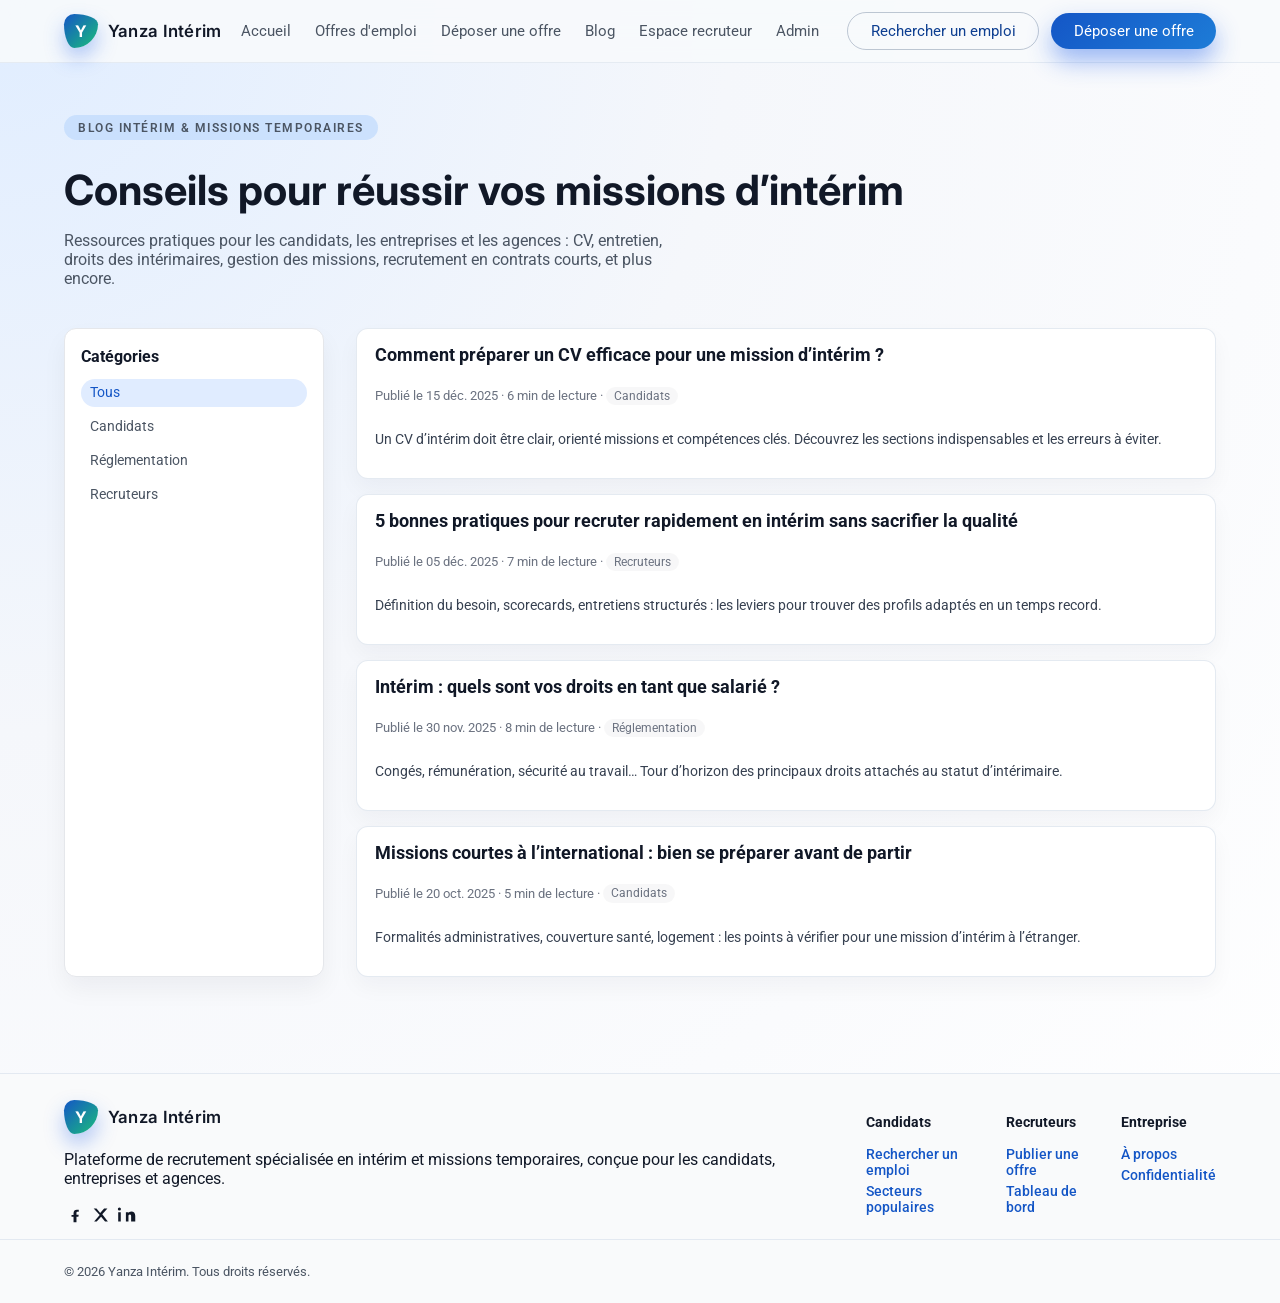
==== blog.html @ 181f76c9 "Ajout des fichiers du projet" ====
<!DOCTYPE html>
<html lang="fr">
  <head>
    <meta charset="UTF-8" />
    <meta
      name="viewport"
      content="width=device-width, initial-scale=1, viewport-fit=cover"
    />
    <meta
      name="description"
      content="Blog Yanza Intérim : conseils pour les missions d’intérim, la gestion des candidatures et le recrutement en contrats courts."
    />
    <title>Blog Intérim — Conseils candidats & recruteurs | Yanza Intérim</title>
    <link rel="preconnect" href="https://fonts.googleapis.com" />
    <link rel="preconnect" href="https://fonts.gstatic.com" crossorigin />
    <link
      href="https://fonts.googleapis.com/css2?family=Inter:wght@400;500;600;700&family=Roboto:wght@300;400;500&display=swap"
      rel="stylesheet"
    />
    <link rel="stylesheet" href="styles.css" />
    <style>
      .blog-hero {
        padding: 2.5rem 5vw 1.5rem;
      }
      .blog-hero-kicker {
        text-transform: uppercase;
        letter-spacing: 0.12em;
        font-size: 0.78rem;
        color: #0f3e9e;
        font-weight: 600;
        background-color: rgba(191, 219, 254, 0.7);
        padding: 0.3rem 0.9rem;
        border-radius: 999px;
        display: inline-flex;
        align-items: center;
        gap: 0.4rem;
      }
      .blog-hero h1 {
        font-family: "Inter", system-ui, sans-serif;
        font-size: clamp(2rem, 2.4vw + 1rem, 2.6rem);
        margin: 0.8rem 0 0.4rem;
      }
      .blog-hero p {
        max-width: 640px;
        color: #4b5563;
      }
      .blog-layout {
        padding: 0 5vw 3rem;
        display: grid;
        grid-template-columns: 260px minmax(0, 1fr);
        gap: 2rem;
      }
      .blog-sidebar {
        background-color: #ffffff;
        border-radius: 12px;
        padding: 1.1rem 1rem;
        border: 1px solid #e5e7eb;
        box-shadow: 0 12px 24px rgba(15, 23, 42, 0.05);
      }
      .blog-sidebar h2 {
        margin-top: 0;
        font-size: 1rem;
      }
      .blog-categories {
        list-style: none;
        padding: 0;
        margin: 0.6rem 0 0;
        display: flex;
        flex-direction: column;
        gap: 0.35rem;
        font-size: 0.9rem;
      }
      .blog-categories button {
        text-align: left;
        width: 100%;
        padding: 0.35rem 0.55rem;
        border-radius: 999px;
        border: none;
        background-color: transparent;
        cursor: pointer;
        color: #4b5563;
      }
      .blog-categories button[aria-pressed="true"] {
        background-color: #e0ecff;
        color: #1456c6;
      }
      .blog-card-title {
        font-size: 1.1rem;
        margin: 0 0 0.2rem;
      }
      .blog-meta {
        font-size: 0.8rem;
        color: #6b7280;
        margin-bottom: 0.4rem;
      }
      .blog-tag {
        border-radius: 999px;
        padding: 0.15rem 0.5rem;
        font-size: 0.75rem;
        background-color: rgba(15, 23, 42, 0.03);
      }
      .blog-excerpt {
        font-size: 0.9rem;
        color: #374151;
      }
      @media (max-width: 780px) {
        .blog-hero {
          padding-inline: 4vw;
        }
        .blog-layout {
          padding-inline: 4vw;
          grid-template-columns: minmax(0, 1fr);
        }
      }
      @media (max-width: 520px) {
        .blog-hero {
          padding-inline: 5vw;
        }
        .blog-layout {
          padding-inline: 5vw;
        }
      }
    </style>
  </head>
  <body>
    <header class="site-header">
      <a href="index.html#home" class="logo" aria-label="Yanza Intérim - Accueil">
        <span class="logo-mark">Y</span>
        <span class="logo-text">Yanza Intérim</span>
      </a>
      <button
        class="nav-toggle"
        aria-label="Ouvrir le menu de navigation"
        aria-expanded="false"
        aria-controls="main-nav"
      >
        <span class="nav-toggle-bar"></span>
        <span class="nav-toggle-bar"></span>
      </button>
      <nav id="main-nav" class="main-nav" aria-label="Navigation principale">
        <ul>
          <li><a href="index.html#home">Accueil</a></li>
          <li><a href="jobs.html">Offres d'emploi</a></li>
          <li><a href="post-offer.html">Déposer une offre</a></li>
          <li><a href="blog.html" aria-current="page">Blog</a></li>
          <li><a href="index.html#recruiter">Espace recruteur</a></li>
          <li><a href="index.html#admin">Admin</a></li>
        </ul>
        <div class="nav-actions">
          <a class="btn ghost" href="jobs.html">Rechercher un emploi</a>
          <a class="btn primary" href="post-offer.html">Déposer une offre</a>
        </div>
      </nav>
    </header>

    <main tabindex="-1">
      <section class="blog-hero">
        <p class="blog-hero-kicker">Blog intérim & missions temporaires</p>
        <h1>Conseils pour réussir vos missions d’intérim</h1>
        <p>
          Ressources pratiques pour les candidats, les entreprises et les agences :
          CV, entretien, droits des intérimaires, gestion des missions, recrutement en
          contrats courts, et plus encore.
        </p>
      </section>

      <section
        class="blog-layout"
        aria-label="Articles du blog sur l’intérim et les missions temporaires"
      >
        <aside class="blog-sidebar" aria-label="Catégories du blog">
          <h2>Catégories</h2>
          <ul class="blog-categories" id="blog-categories"></ul>
        </aside>

        <section class="blog-content" aria-live="polite">
          <div id="blog-list" class="card-list"></div>
        </section>
      </section>
    </main>

    <footer class="site-footer">
      <div class="footer-main">
        <div>
          <div class="logo">
            <span class="logo-mark">Y</span>
            <span class="logo-text">Yanza Intérim</span>
          </div>
          <p>
            Plateforme de recrutement spécialisée en intérim et missions temporaires,
            conçue pour les candidats, entreprises et agences.
          </p>
          <div class="socials" aria-label="Réseaux sociaux">
            <a href="#" aria-label="Facebook">
              <svg width="22" height="22" viewBox="0 0 24 24" fill="currentColor" aria-hidden="true">
                <path d="M13.6 20v-6h2.1l.3-2.3h-2.4V9.7c0-.7.2-1.2 1.2-1.2h1.3V6.4c-.2 0-1.1-.1-2.1-.1-2.1 0-3.6 1.3-3.6 3.7v2h-2.2V14h2.2v6h3.2Z"/>
              </svg>
            </a>
            <a href="#" aria-label="Twitter/X">
              <svg width="22" height="22" viewBox="0 0 24 24" fill="currentColor" aria-hidden="true">
                <path d="M4 5h3.1l4 4.8 4.3-4.8H19l-5.6 6.1L19.5 19h-3.1l-4.3-5.1L7.3 19H4.5l6.1-6.9Z"/>
              </svg>
            </a>
            <a href="#" aria-label="LinkedIn">
              <svg width="22" height="22" viewBox="0 0 24 24" fill="currentColor" aria-hidden="true">
                <path d="M5.2 9H2.4V19h2.8V9Zm.2-3.5a1.7 1.7 0 1 0-3.4 0 1.7 1.7 0 0 0 3.4 0ZM21 19v-6.1c0-3.3-1.8-4.8-4.2-4.8-1.9 0-2.8 1-3.2 1.7V9h-2.8v10h2.8v-5.6c0-1 .2-2 1.6-2 1.3 0 1.3 1.2 1.3 2.1V19H21Z"/>
              </svg>
            </a>
          </div>
        </div>
        <div class="footer-columns">
          <div>
            <h3>Candidats</h3>
            <ul>
              <li>
                <a href="index.html#jobs" class="link">Rechercher un emploi</a>
              </li>
              <li>
                <a href="index.html#home" class="link">Secteurs populaires</a>
              </li>
            </ul>
          </div>
          <div>
            <h3>Recruteurs</h3>
            <ul>
              <li>
                <a href="index.html#recruiter" class="link">Publier une offre</a>
              </li>
              <li>
                <a href="index.html#recruiter" class="link">Tableau de bord</a>
              </li>
            </ul>
          </div>
          <div>
            <h3>Entreprise</h3>
            <ul>
              <li><a href="index.html#home" class="link">À propos</a></li>
              <li><a href="index.html#home" class="link">Confidentialité</a></li>
            </ul>
          </div>
        </div>
      </div>
      <div class="footer-bottom">
        <p>
          © <span id="current-year"></span> Yanza Intérim. Tous droits réservés.
        </p>
      </div>
    </footer>

    <script>
      const BLOG_POSTS = [
        {
          id: "blog-1",
          title:
            "Comment préparer un CV efficace pour une mission d’intérim ?",
          category: "Candidats",
          publishedAt: "2025-12-15",
          readMinutes: 6,
          excerpt:
            "Un CV d’intérim doit être clair, orienté missions et compétences clés. Découvrez les sections indispensables et les erreurs à éviter.",
        },
        {
          id: "blog-2",
          title: "Intérim : quels sont vos droits en tant que salarié ?",
          category: "Réglementation",
          publishedAt: "2025-11-30",
          readMinutes: 8,
          excerpt:
            "Congés, rémunération, sécurité au travail… Tour d’horizon des principaux droits attachés au statut d’intérimaire.",
        },
        {
          id: "blog-3",
          title:
            "5 bonnes pratiques pour recruter rapidement en intérim sans sacrifier la qualité",
          category: "Recruteurs",
          publishedAt: "2025-12-05",
          readMinutes: 7,
          excerpt:
            "Définition du besoin, scorecards, entretiens structurés : les leviers pour trouver des profils adaptés en un temps record.",
        },
        {
          id: "blog-4",
          title:
            "Missions courtes à l’international : bien se préparer avant de partir",
          category: "Candidats",
          publishedAt: "2025-10-20",
          readMinutes: 5,
          excerpt:
            "Formalités administratives, couverture santé, logement : les points à vérifier pour une mission d’intérim à l’étranger.",
        },
      ];

      function formatDate(value) {
        return new Intl.DateTimeFormat("fr-FR", {
          day: "2-digit",
          month: "short",
          year: "numeric",
        }).format(new Date(value));
      }

      function initBlog() {
        const categoriesContainer = document.getElementById("blog-categories");
        const listContainer = document.getElementById("blog-list");
        if (!categoriesContainer || !listContainer) return;

        const categories = [
          "Tous",
          ...Array.from(new Set(BLOG_POSTS.map((p) => p.category))),
        ];

        categoriesContainer.innerHTML = categories
          .map(
            (cat, index) => `
            <li>
              <button type="button" data-category="${cat}" aria-pressed="${
              index === 0 ? "true" : "false"
            }">
                ${cat}
              </button>
            </li>
          `
          )
          .join("");

        let currentCategory = "Tous";

        function renderPosts() {
          let posts = [...BLOG_POSTS];
          if (currentCategory !== "Tous") {
            posts = posts.filter((p) => p.category === currentCategory);
          }
          posts.sort(
            (a, b) =>
              new Date(b.publishedAt).getTime() -
              new Date(a.publishedAt).getTime()
          );

          if (posts.length === 0) {
            listContainer.innerHTML =
              '<p class="hint">Aucun article dans cette catégorie pour le moment.</p>';
            return;
          }

          listContainer.innerHTML = posts
            .map(
              (post) => `
              <article class="card">
                <h2 class="blog-card-title">${post.title}</h2>
                <p class="blog-meta">
                  Publié le ${formatDate(post.publishedAt)} · ${
                post.readMinutes
              } min de lecture
                  · <span class="blog-tag">${post.category}</span>
                </p>
                <p class="blog-excerpt">${post.excerpt}</p>
              </article>
            `
            )
            .join("");
        }

        categoriesContainer.addEventListener("click", (e) => {
          const target = e.target;
          if (!(target instanceof HTMLElement)) return;
          const btn = target.closest("button[data-category]");
          if (!btn) return;
          const category = btn.getAttribute("data-category");
          if (!category) return;
          currentCategory = category;
          Array.from(
            categoriesContainer.querySelectorAll("button[data-category]")
          ).forEach((b) =>
            b.setAttribute(
              "aria-pressed",
              b.getAttribute("data-category") === category ? "true" : "false"
            )
          );
          renderPosts();
        });

        renderPosts();
      }

      function initNavToggle() {
        const navToggle = document.querySelector(".nav-toggle");
        const mainNav = document.querySelector(".main-nav");
        if (!navToggle || !mainNav) return;
        navToggle.addEventListener("click", () => {
          const isOpen = mainNav.classList.toggle("is-open");
          navToggle.setAttribute("aria-expanded", String(isOpen));
        });
      }

      document.addEventListener("DOMContentLoaded", () => {
        const yearSpan = document.getElementById("current-year");
        if (yearSpan) yearSpan.textContent = String(new Date().getFullYear());
        initNavToggle();
        initBlog();
      });
    </script>
  </body>
</html>
---- styles.css ----
:root {
  --color-bg: #f5f7fb;
  --color-surface: #ffffff;
  --color-surface-alt: #f0f4fa;
  --color-primary: #1456c6;
  --color-primary-soft: #e0ecff;
  --color-primary-dark: #0e3f91;
  --color-accent: #1bbf7a;
  --color-accent-soft: #e3f8f0;
  --color-text: #111827;
  --color-text-soft: #4b5563;
  --color-border: #e5e7eb;
  --shadow-soft: 0 10px 30px rgba(15, 23, 42, 0.08);
  --radius-lg: 18px;
  --radius-md: 12px;
  --radius-pill: 999px;
  --transition-fast: 150ms ease-out;
  --transition-med: 220ms cubic-bezier(0.16, 1, 0.3, 1);
}

*,
*::before,
*::after {
  box-sizing: border-box;
}

html,
body {
  margin: 0;
  padding: 0;
}

body {
  font-family: "Roboto", system-ui, -apple-system, BlinkMacSystemFont, "Segoe UI",
    sans-serif;
  color: var(--color-text);
  background: radial-gradient(circle at top left, #e0edff 0, #f5f7fb 40%, #ffffff 100%);
  min-height: 100vh;
}

img {
  max-width: 100%;
  height: auto;
}

button,
input,
select,
textarea {
  font: inherit;
}

a {
  color: inherit;
  text-decoration: none;
}

main:focus {
  outline: 3px solid var(--color-primary);
  outline-offset: 4px;
}

.site-header {
  position: sticky;
  top: 0;
  z-index: 20;
  display: flex;
  align-items: center;
  justify-content: space-between;
  padding: 0.75rem 5vw;
  background-color: rgba(248, 250, 252, 0.9);
  backdrop-filter: blur(18px);
  border-bottom: 1px solid rgba(226, 232, 240, 0.8);
}

.logo {
  display: inline-flex;
  align-items: center;
  gap: 0.6rem;
  font-family: "Inter", system-ui, sans-serif;
  font-weight: 600;
  letter-spacing: 0.02em;
}

.logo-mark {
  width: 34px;
  height: 34px;
  border-radius: 30% 70% 70% 30% / 30% 30% 70% 70%;
  background: linear-gradient(135deg, var(--color-primary), var(--color-accent));
  display: inline-flex;
  align-items: center;
  justify-content: center;
  color: #ffffff;
  font-weight: 700;
  box-shadow: 0 10px 20px rgba(37, 99, 235, 0.35);
}

.logo-text {
  font-size: 1.05rem;
}

.main-nav {
  display: flex;
  align-items: center;
  gap: 1.75rem;
}

.main-nav ul {
  display: flex;
  list-style: none;
  gap: 1.5rem;
  margin: 0;
  padding: 0;
}

.main-nav a {
  font-size: 0.96rem;
  color: var(--color-text-soft);
  position: relative;
}

.main-nav a::after {
  content: "";
  position: absolute;
  left: 0;
  bottom: -0.4rem;
  width: 0;
  height: 2px;
  background: linear-gradient(
    90deg,
    var(--color-primary),
    var(--color-accent)
  );
  transition: width var(--transition-fast);
}

.main-nav a:hover,
.main-nav a:focus-visible {
  color: var(--color-primary);
}

.main-nav a:hover::after,
.main-nav a:focus-visible::after {
  width: 100%;
}

.nav-actions {
  display: flex;
  align-items: center;
  gap: 0.75rem;
}

.nav-toggle {
  display: none;
  background: none;
  border: none;
  padding: 0.4rem;
}

.nav-toggle-bar {
  display: block;
  width: 22px;
  height: 2px;
  background-color: var(--color-text);
  border-radius: 999px;
}

.nav-toggle-bar + .nav-toggle-bar {
  margin-top: 5px;
}

.btn {
  display: inline-flex;
  align-items: center;
  justify-content: center;
  gap: 0.4rem;
  border-radius: var(--radius-pill);
  border: none;
  padding: 0.55rem 1.4rem;
  font-size: 0.95rem;
  cursor: pointer;
  transition: transform var(--transition-fast), box-shadow var(--transition-fast),
    background-color var(--transition-fast), color var(--transition-fast);
  white-space: nowrap;
}

.btn.primary {
  background: linear-gradient(135deg, var(--color-primary), #1d7cd7);
  color: #ffffff;
  box-shadow: 0 12px 25px rgba(37, 99, 235, 0.45);
}

.btn.primary:hover {
  transform: translateY(-1px);
  box-shadow: 0 18px 30px rgba(37, 99, 235, 0.55);
}

.btn.ghost {
  background-color: transparent;
  color: var(--color-primary-dark);
  border: 1px solid rgba(148, 163, 184, 0.6);
}

.btn.ghost:hover {
  background-color: rgba(148, 163, 184, 0.08);
}

.btn.full-width {
  width: 100%;
}

.link {
  background: none;
  border: none;
  padding: 0;
  color: var(--color-primary);
  font-weight: 500;
  cursor: pointer;
}

.link:hover {
  text-decoration: underline;
}

.hero {
  min-height: calc(100vh - 64px);
  padding: 3rem 5vw 2.5rem;
  display: grid;
  grid-template-columns: 1.3fr 1fr;
  gap: 3rem;
  align-items: center;
}

.hero-content h1 {
  font-family: "Inter", system-ui, sans-serif;
  font-size: clamp(2.2rem, 3vw + 1rem, 3rem);
  line-height: 1.1;
  margin: 0.4rem 0 0.9rem;
}

.hero-kicker {
  text-transform: uppercase;
  letter-spacing: 0.12em;
  font-size: 0.78rem;
  color: var(--color-primary-dark);
  font-weight: 600;
  background-color: rgba(191, 219, 254, 0.7);
  padding: 0.3rem 0.9rem;
  border-radius: var(--radius-pill);
  display: inline-flex;
  align-items: center;
  gap: 0.4rem;
}

.hero-subtitle {
  color: var(--color-text-soft);
  max-width: 540px;
}

.search-bar {
  display: grid;
  grid-template-columns: 2.3fr 1.7fr 1.7fr auto;
  gap: 0.9rem;
  align-items: flex-end;
  padding: 0.85rem;
  border-radius: var(--radius-lg);
  margin: 1.6rem 0 1.2rem;
  background-color: rgba(255, 255, 255, 0.9);
  box-shadow: var(--shadow-soft);
}

.field {
  display: flex;
  flex-direction: column;
  gap: 0.3rem;
}

.field-label {
  font-size: 0.8rem;
  font-weight: 500;
  color: #6b7280;
}

.field input,
.field select,
.field textarea {
  border-radius: 12px;
  border: 1px solid var(--color-border);
  padding: 0.55rem 0.75rem;
  font-size: 0.94rem;
  background-color: #ffffff;
  transition: border-color var(--transition-fast),
    box-shadow var(--transition-fast), background-color var(--transition-fast);
}

.field textarea {
  resize: vertical;
  min-height: 120px;
}

.field input:focus-visible,
.field select:focus-visible,
.field textarea:focus-visible {
  outline: none;
  border-color: var(--color-primary);
  box-shadow: 0 0 0 1px var(--color-primary-soft);
}

.hero-stats {
  display: flex;
  gap: 1.5rem;
  margin-top: 0.6rem;
}

.stat {
  padding: 0.4rem 0.9rem;
  border-radius: var(--radius-md);
  background-color: rgba(255, 255, 255, 0.85);
  border: 1px solid rgba(226, 232, 240, 0.9);
}

.stat-value {
  display: block;
  font-family: "Inter", system-ui, sans-serif;
  font-weight: 600;
}

.stat-label {
  font-size: 0.8rem;
  color: var(--color-text-soft);
}

.hero-visual {
  display: flex;
  align-items: center;
  justify-content: center;
}

.card-illustration {
  position: relative;
  width: 100%;
  max-width: 360px;
  padding: 1.4rem;
  border-radius: 26px;
  background: radial-gradient(circle at 0 0, #dbeafe, #eff6ff 40%, #ffffff 100%);
  box-shadow: 0 22px 45px rgba(15, 23, 42, 0.18);
}

.pill {
  font-size: 0.8rem;
  padding: 0.35rem 0.85rem;
  border-radius: var(--radius-pill);
  display: inline-flex;
  align-items: center;
  gap: 0.35rem;
  margin-bottom: 0.5rem;
}

.pill-success {
  background-color: var(--color-accent-soft);
  color: #047857;
}

.pill-info {
  background-color: var(--color-primary-soft);
  color: var(--color-primary-dark);
  position: absolute;
  right: 1.4rem;
  top: 1.4rem;
}

.mock-profile {
  margin-top: 1.2rem;
  display: flex;
  align-items: center;
  gap: 0.9rem;
}

.avatar {
  width: 52px;
  height: 52px;
  border-radius: 18px;
  background: linear-gradient(135deg, var(--color-primary), var(--color-accent));
}

.profile-lines span {
  display: block;
  height: 6px;
  border-radius: 999px;
  background-color: rgba(148, 163, 184, 0.8);
}

.profile-lines span + span {
  margin-top: 6px;
  width: 80%;
}

.profile-lines span:last-child {
  width: 45%;
}

.section {
  padding: 0.75rem 5vw 2.5rem;
}

.section-alt {
  background: radial-gradient(circle at 0 0, #eff6ff 0, #f9fafb 35%, #f9fafb 100%);
}

.section-header {
  display: flex;
  align-items: baseline;
  justify-content: space-between;
  gap: 1.5rem;
  margin-bottom: 1.4rem;
}

.section-header h2 {
  font-family: "Inter", system-ui, sans-serif;
  font-size: 1.4rem;
  margin: 0;
}

.section-header p {
  margin: 0;
  color: var(--color-text-soft);
  max-width: 520px;
}

.card-grid {
  display: grid;
  grid-template-columns: repeat(auto-fill, minmax(260px, 1fr));
  gap: 1.3rem;
}

.card {
  background-color: #ffffff;
  border-radius: var(--radius-md);
  padding: 1rem 1.1rem;
  border: 1px solid rgba(226, 232, 240, 0.9);
  display: flex;
  flex-direction: column;
  gap: 0.45rem;
  box-shadow: 0 10px 22px rgba(15, 23, 42, 0.04);
  transition: transform var(--transition-med), box-shadow var(--transition-med),
    border-color var(--transition-med);
}

.card:hover {
  transform: translateY(-3px);
  box-shadow: 0 18px 38px rgba(15, 23, 42, 0.14);
  border-color: rgba(129, 140, 248, 0.6);
}

.card-title {
  font-weight: 600;
}

.chip-grid {
  display: flex;
  flex-wrap: wrap;
  gap: 0.6rem;
}

.chip {
  border-radius: var(--radius-pill);
  padding: 0.35rem 0.9rem;
  font-size: 0.85rem;
  background-color: rgba(15, 23, 42, 0.03);
  border: 1px solid rgba(203, 213, 225, 0.9);
}

.chip[data-variant="highlight"] {
  background-color: var(--color-primary-soft);
  color: var(--color-primary-dark);
  border-color: rgba(129, 140, 248, 0.7);
}

.testimonials .card {
  position: relative;
  padding-top: 1.8rem;
}

.testimonial-quote {
  font-style: italic;
  color: var(--color-text-soft);
}

.testimonial-name {
  font-weight: 500;
}

.testimonial-role {
  font-size: 0.85rem;
  color: #6b7280;
}

.partners-row {
  display: flex;
  flex-wrap: wrap;
  gap: 1.3rem;
  align-items: center;
}

.partner {
  padding: 0.7rem 1.2rem;
  border-radius: var(--radius-pill);
  background-color: rgba(255, 255, 255, 0.9);
  border: 1px solid rgba(226, 232, 240, 0.9);
  font-size: 0.9rem;
}

.view {
  padding: 2.2rem 5vw 3rem;
}

.view.is-active {
  display: block;
}

.view[hidden] {
  display: none;
}

.page-header h1 {
  font-family: "Inter", system-ui, sans-serif;
  font-size: 1.8rem;
  margin: 0 0 0.3rem;
}

.page-header p {
  margin: 0;
  color: var(--color-text-soft);
}

.layout {
  display: grid;
  grid-template-columns: 280px minmax(0, 1fr);
  gap: 2rem;
  margin-top: 1.8rem;
}

.layout-vertical {
  grid-template-columns: minmax(0, 1fr);
}

.filters {
  background-color: #ffffff;
  border-radius: var(--radius-md);
  padding: 1.1rem 1rem;
  border: 1px solid var(--color-border);
  box-shadow: 0 12px 24px rgba(15, 23, 42, 0.05);
}

.filters form {
  display: flex;
  flex-direction: column;
  gap: 0.8rem;
}

fieldset {
  border: none;
  padding: 0;
  margin: 0;
}

legend {
  font-size: 0.82rem;
  font-weight: 500;
  color: var(--color-text-soft);
  margin-bottom: 0.25rem;
}

.results-header {
  display: flex;
  justify-content: space-between;
  align-items: center;
  gap: 1rem;
  margin-bottom: 1rem;
}

#results-count {
  font-size: 0.9rem;
  color: var(--color-text-soft);
}

.sort {
  display: inline-flex;
  align-items: center;
  gap: 0.4rem;
  font-size: 0.85rem;
  color: var(--color-text-soft);
}

.card-list {
  display: flex;
  flex-direction: column;
  gap: 0.9rem;
}

.job-card {
  cursor: pointer;
}

.job-card-header {
  display: flex;
  justify-content: space-between;
  gap: 1.2rem;
  align-items: baseline;
}

.job-badges {
  display: inline-flex;
  gap: 0.4rem;
  flex-wrap: wrap;
}

.badge {
  border-radius: 999px;
  font-size: 0.75rem;
  padding: 0.2rem 0.6rem;
  background-color: rgba(15, 23, 42, 0.03);
}

.badge.primary {
  background-color: var(--color-primary-soft);
  color: var(--color-primary-dark);
}

.badge.accent {
  background-color: var(--color-accent-soft);
  color: #047857;
}

.job-meta {
  display: flex;
  flex-wrap: wrap;
  gap: 0.7rem;
  font-size: 0.85rem;
  color: var(--color-text-soft);
}

.job-meta span::before {
  content: "• ";
  color: #9ca3af;
}

.job-meta span:first-child::before {
  content: "";
}

.pagination {
  display: flex;
  align-items: center;
  justify-content: center;
  gap: 0.35rem;
  margin-top: 1.4rem;
}

.page-btn {
  min-width: 32px;
  height: 32px;
  border-radius: 999px;
  border: 1px solid var(--color-border);
  background-color: #ffffff;
  font-size: 0.85rem;
  cursor: pointer;
}

.page-btn[aria-current="page"] {
  background-color: var(--color-primary);
  color: #ffffff;
  border-color: transparent;
}

.back-link {
  border: none;
  background: none;
  padding: 0;
  margin-bottom: 1rem;
  color: var(--color-primary);
  cursor: pointer;
}

.job-detail {
  background-color: #ffffff;
  border-radius: var(--radius-md);
  padding: 1.6rem 1.5rem 1.8rem;
  border: 1px solid var(--color-border);
  box-shadow: 0 18px 36px rgba(15, 23, 42, 0.08);
}

.job-detail-header {
  display: flex;
  justify-content: space-between;
  align-items: flex-start;
  gap: 1.5rem;
  margin-bottom: 1.2rem;
}

.job-detail-title {
  margin: 0;
  font-size: 1.4rem;
}

.job-detail-meta {
  display: flex;
  flex-wrap: wrap;
  gap: 0.6rem;
  font-size: 0.86rem;
  color: var(--color-text-soft);
}

.job-detail-body {
  display: grid;
  grid-template-columns: minmax(0, 2.3fr) minmax(0, 1.3fr);
  gap: 1.9rem;
  margin-top: 1.2rem;
}

.job-section-title {
  font-size: 0.95rem;
  font-weight: 600;
  margin-bottom: 0.4rem;
}

.job-detail-aside {
  padding: 1rem 1.1rem;
  border-radius: 16px;
  background-color: #f3f4ff;
}

.job-detail-aside dl {
  margin: 0;
}

.job-detail-aside dt {
  font-size: 0.78rem;
  text-transform: uppercase;
  letter-spacing: 0.08em;
  color: #6b7280;
}

.job-detail-aside dd {
  margin: 0 0 0.54rem;
}

.share-row {
  margin-top: 1rem;
  font-size: 0.85rem;
  color: var(--color-text-soft);
}

.share-buttons {
  display: inline-flex;
  gap: 0.4rem;
  margin-left: 0.4rem;
}

.share-btn {
  border-radius: 999px;
  padding: 0.2rem 0.6rem;
  border: 1px solid rgba(148, 163, 184, 0.8);
  background-color: #ffffff;
  font-size: 0.8rem;
  cursor: pointer;
}

.panel {
  background-color: #ffffff;
  border-radius: var(--radius-md);
  padding: 1.4rem 1.3rem 1.6rem;
  border: 1px solid var(--color-border);
  box-shadow: 0 12px 26px rgba(15, 23, 42, 0.06);
}

.panel h2 {
  margin-top: 0;
}

.grid-2 {
  display: grid;
  grid-template-columns: repeat(2, minmax(0, 1fr));
  gap: 0.9rem;
}

.hint {
  font-size: 0.78rem;
  color: var(--color-text-soft);
}

.form-actions {
  display: flex;
  align-items: center;
  gap: 0.9rem;
  margin-top: 0.6rem;
}

.form-message {
  font-size: 0.85rem;
  color: #047857;
  margin-top: 0.5rem;
}

.checkbox {
  display: flex;
  align-items: center;
  gap: 0.4rem;
  font-size: 0.88rem;
  color: var(--color-text-soft);
}

.stats-grid {
  display: flex;
  flex-wrap: wrap;
  gap: 1rem;
}

.stat-card {
  min-width: 150px;
  padding: 0.9rem 1rem;
  border-radius: var(--radius-md);
  background-color: #f9fafb;
  border: 1px solid rgba(226, 232, 240, 0.9);
}

.stat-card-label {
  font-size: 0.8rem;
  color: var(--color-text-soft);
}

.stat-card-value {
  font-size: 1.1rem;
  font-weight: 600;
}

.modal {
  position: fixed;
  inset: 0;
  display: flex;
  align-items: center;
  justify-content: center;
  z-index: 50;
  pointer-events: none;
}

.modal[aria-hidden="true"] {
  opacity: 0;
}

.modal[aria-hidden="false"] {
  opacity: 1;
  pointer-events: auto;
}

.modal-backdrop {
  position: absolute;
  inset: 0;
  background-color: rgba(15, 23, 42, 0.45);
}

.modal-dialog {
  position: relative;
  z-index: 1;
  width: min(500px, 92vw);
  max-height: 90vh;
  overflow-y: auto;
  border-radius: var(--radius-lg);
  background-color: #ffffff;
  padding: 1.5rem 1.4rem 1.6rem;
  box-shadow: 0 30px 80px rgba(15, 23, 42, 0.5);
  transform: translateY(10px);
  transition: transform var(--transition-med), opacity var(--transition-med);
}

.modal[aria-hidden="true"] .modal-dialog {
  opacity: 0;
}

.modal[aria-hidden="false"] .modal-dialog {
  opacity: 1;
  transform: translateY(0);
}

.modal-close {
  position: absolute;
  top: 0.6rem;
  right: 0.8rem;
  background: none;
  border: none;
  font-size: 1.5rem;
  cursor: pointer;
}

.modal-subtitle {
  margin-top: 0;
  color: var(--color-text-soft);
  font-size: 0.9rem;
}

.site-footer {
  border-top: 1px solid rgba(226, 232, 240, 0.9);
  background-color: #f9fafb;
  margin-top: 3rem;
}

.footer-main {
  padding: 1.6rem 5vw 0.6rem;
  display: flex;
  justify-content: space-between;
  gap: 2rem;
}

.footer-columns {
  display: flex;
  gap: 1.8rem;
}

.footer-columns h3 {
  font-size: 0.9rem;
}

.footer-columns ul {
  list-style: none;
  padding: 0;
  margin: 0.1rem 0 0;
  display: flex;
  flex-direction: column;
  gap: 0.35rem;
  font-size: 0.88rem;
}

.footer-bottom {
  border-top: 1px solid rgba(226, 232, 240, 0.9);
  padding: 0.7rem 5vw;
  font-size: 0.8rem;
  color: var(--color-text-soft);
}

@media (max-width: 960px) {
  .hero {
    grid-template-columns: minmax(0, 1fr);
  }

  .hero-visual {
    order: -1;
  }

  .search-bar {
    grid-template-columns: 1fr 1fr;
    grid-template-rows: auto auto auto;
  }

  .search-bar .btn {
    grid-column: 1 / -1;
  }

  .layout {
    grid-template-columns: minmax(0, 1fr);
  }

  .job-detail-body {
    grid-template-columns: minmax(0, 1fr);
  }
}

@media (max-width: 780px) {
  .site-header {
    padding-inline: 4vw;
  }

  .main-nav {
    position: absolute;
    inset-inline: 4vw;
    top: 56px;
    padding: 0.75rem 0.85rem 0.9rem;
    border-radius: 16px;
    background-color: rgba(248, 250, 252, 0.98);
    border: 1px solid rgba(226, 232, 240, 0.9);
    flex-direction: column;
    gap: 0.9rem;
    transform-origin: top;
    transform: scaleY(0.7);
    opacity: 0;
    pointer-events: none;
    transition: transform var(--transition-med), opacity var(--transition-med);
  }

  .main-nav ul {
    flex-direction: column;
    gap: 0.3rem;
  }

  .nav-actions {
    width: 100%;
    justify-content: space-between;
  }

  .nav-toggle {
    display: inline-flex;
  }

  .main-nav.is-open {
    transform: scaleY(1);
    opacity: 1;
    pointer-events: auto;
  }

  .hero {
    padding-top: 2.2rem;
  }

  .hero-stats {
    flex-direction: column;
  }

  .section {
    padding-inline: 4vw;
  }

  .view {
    padding-inline: 4vw;
  }

  .footer-main {
    flex-direction: column;
  }

  .footer-columns {
    flex-wrap: wrap;
  }
}

@media (max-width: 520px) {
  .search-bar {
    grid-template-columns: 1fr;
  }

  .hero {
    padding-inline: 5vw;
  }

  .footer-columns {
    flex-direction: column;
  }
}
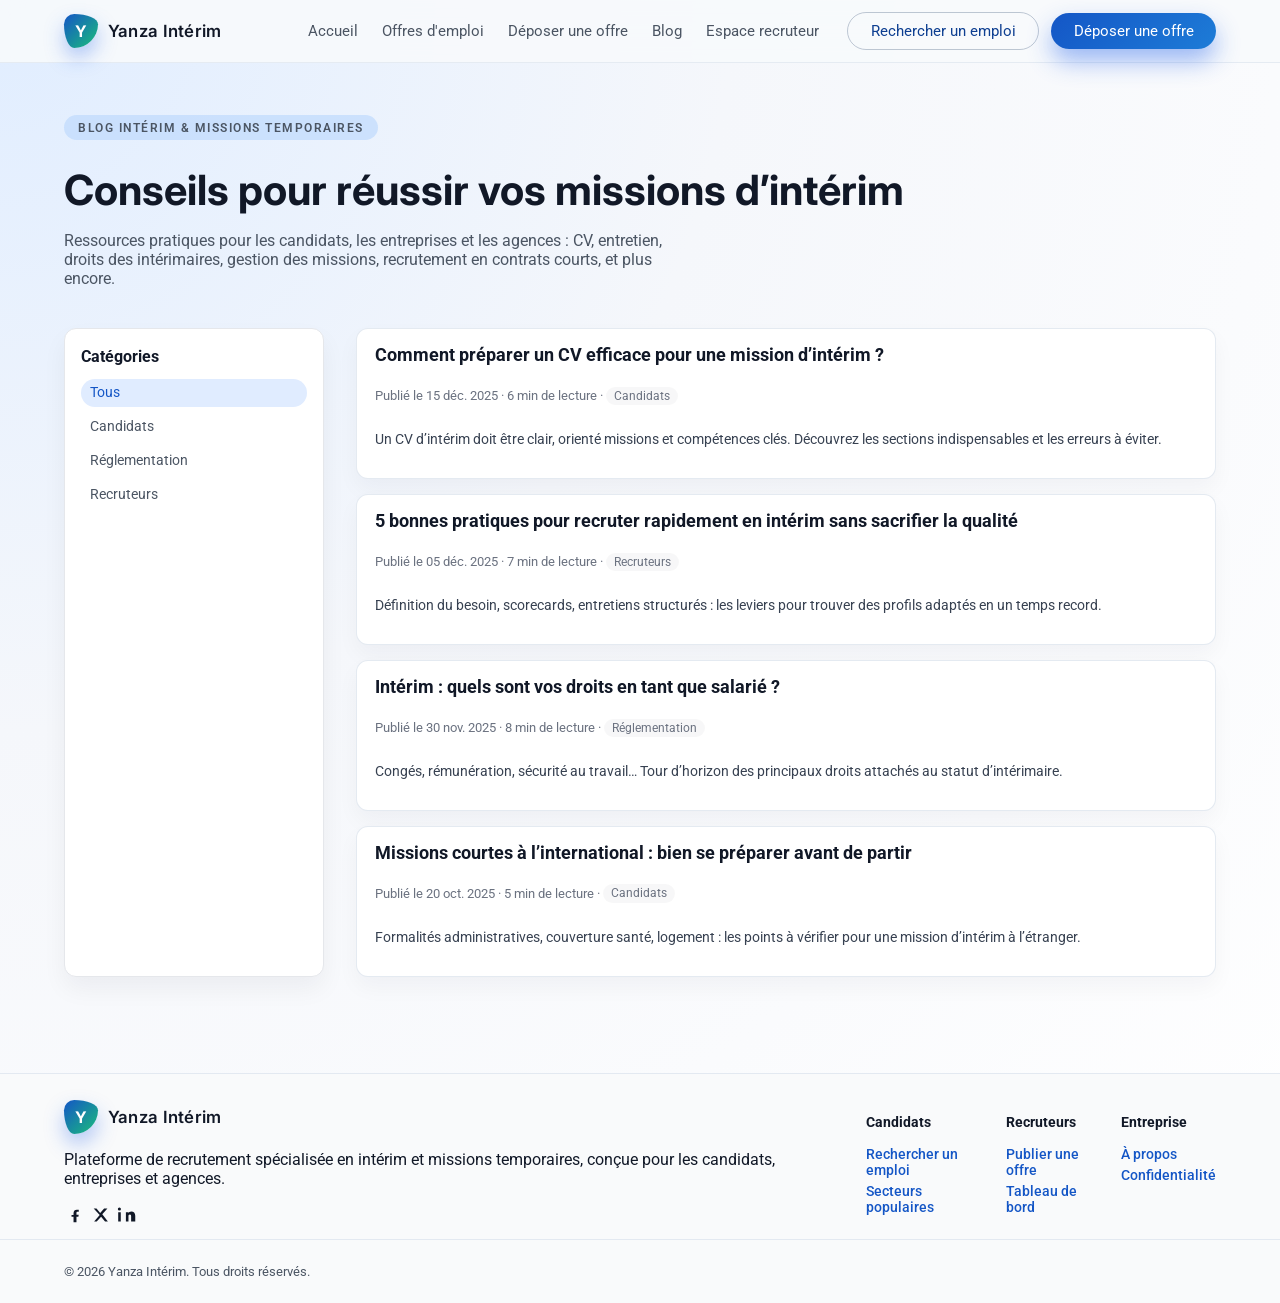
==== commit 12375cb9: "Mise à jour du site web - Update website content" ====
--- a/blog.html
+++ b/blog.html
@@ -144,7 +144,6 @@
           <li><a href="post-offer.html">Déposer une offre</a></li>
           <li><a href="blog.html" aria-current="page">Blog</a></li>
           <li><a href="index.html#recruiter">Espace recruteur</a></li>
-          <li><a href="index.html#admin">Admin</a></li>
         </ul>
         <div class="nav-actions">
           <a class="btn ghost" href="jobs.html">Rechercher un emploi</a>
